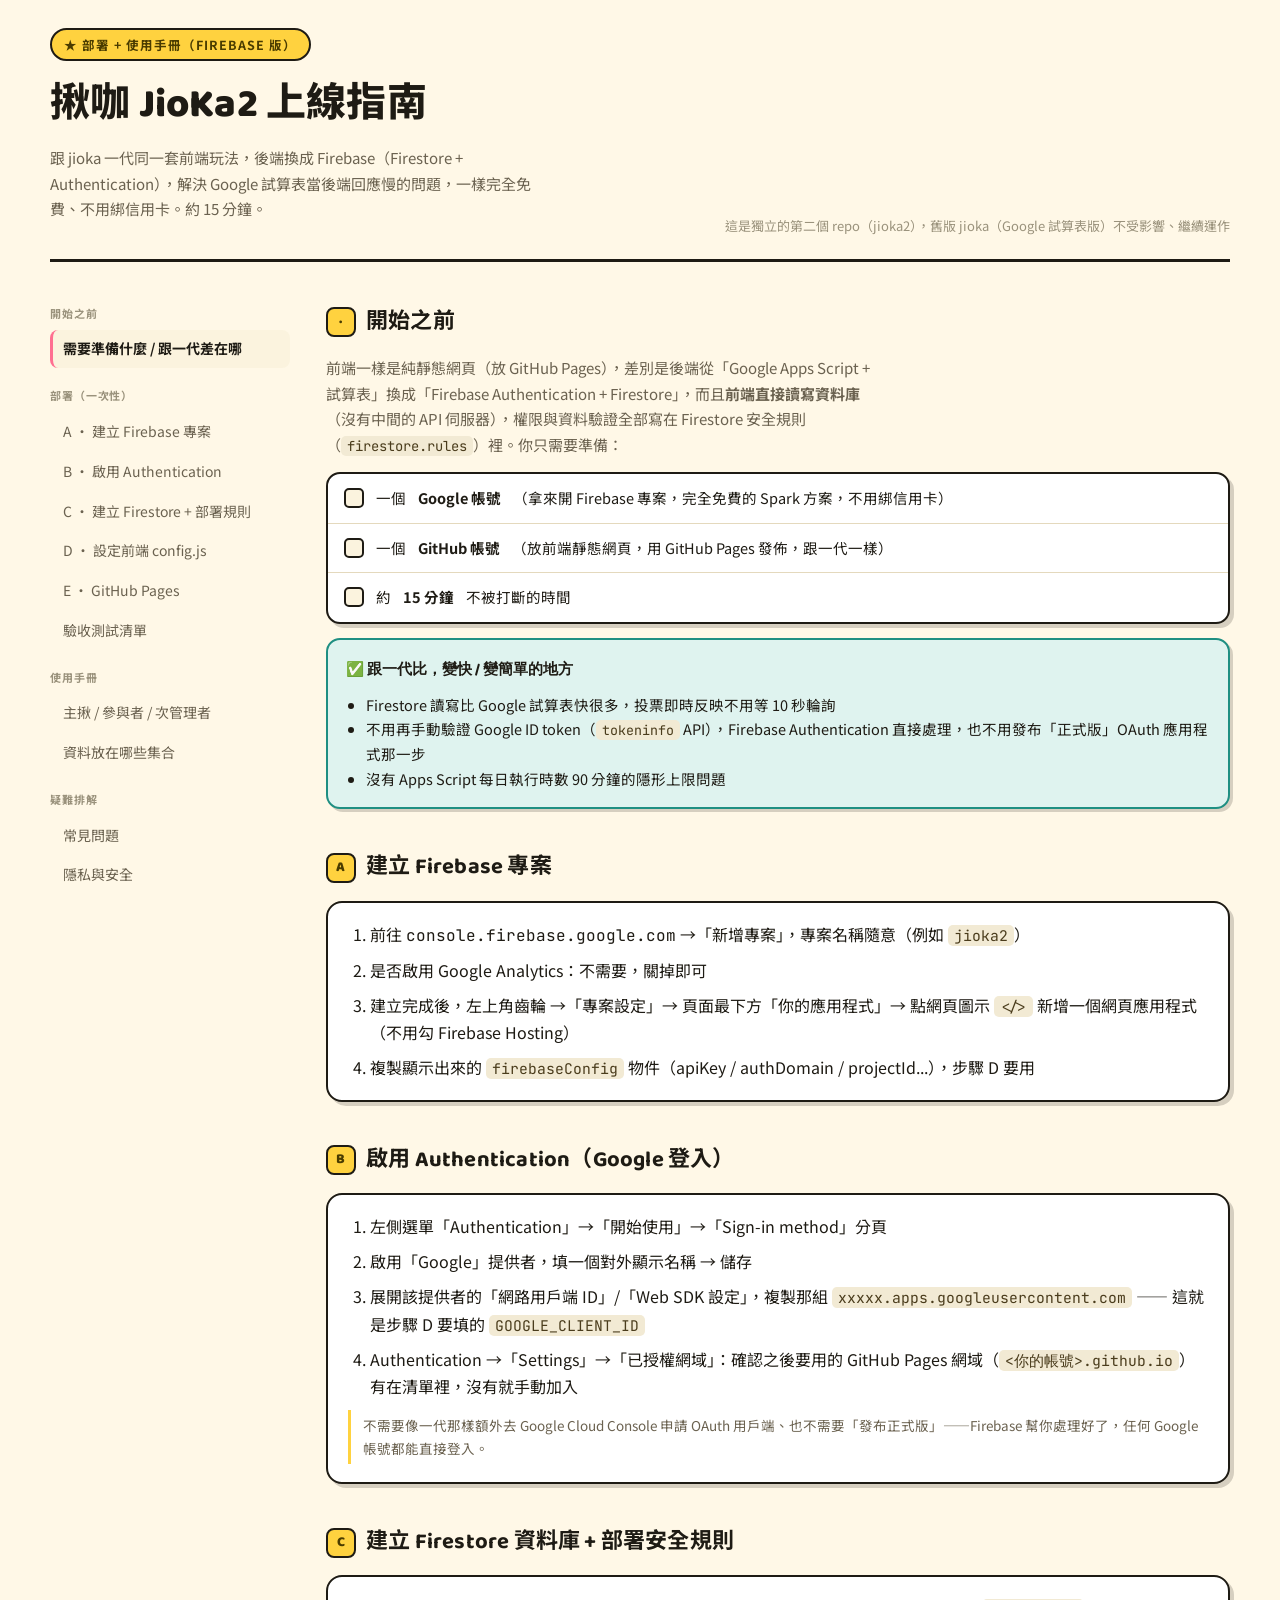
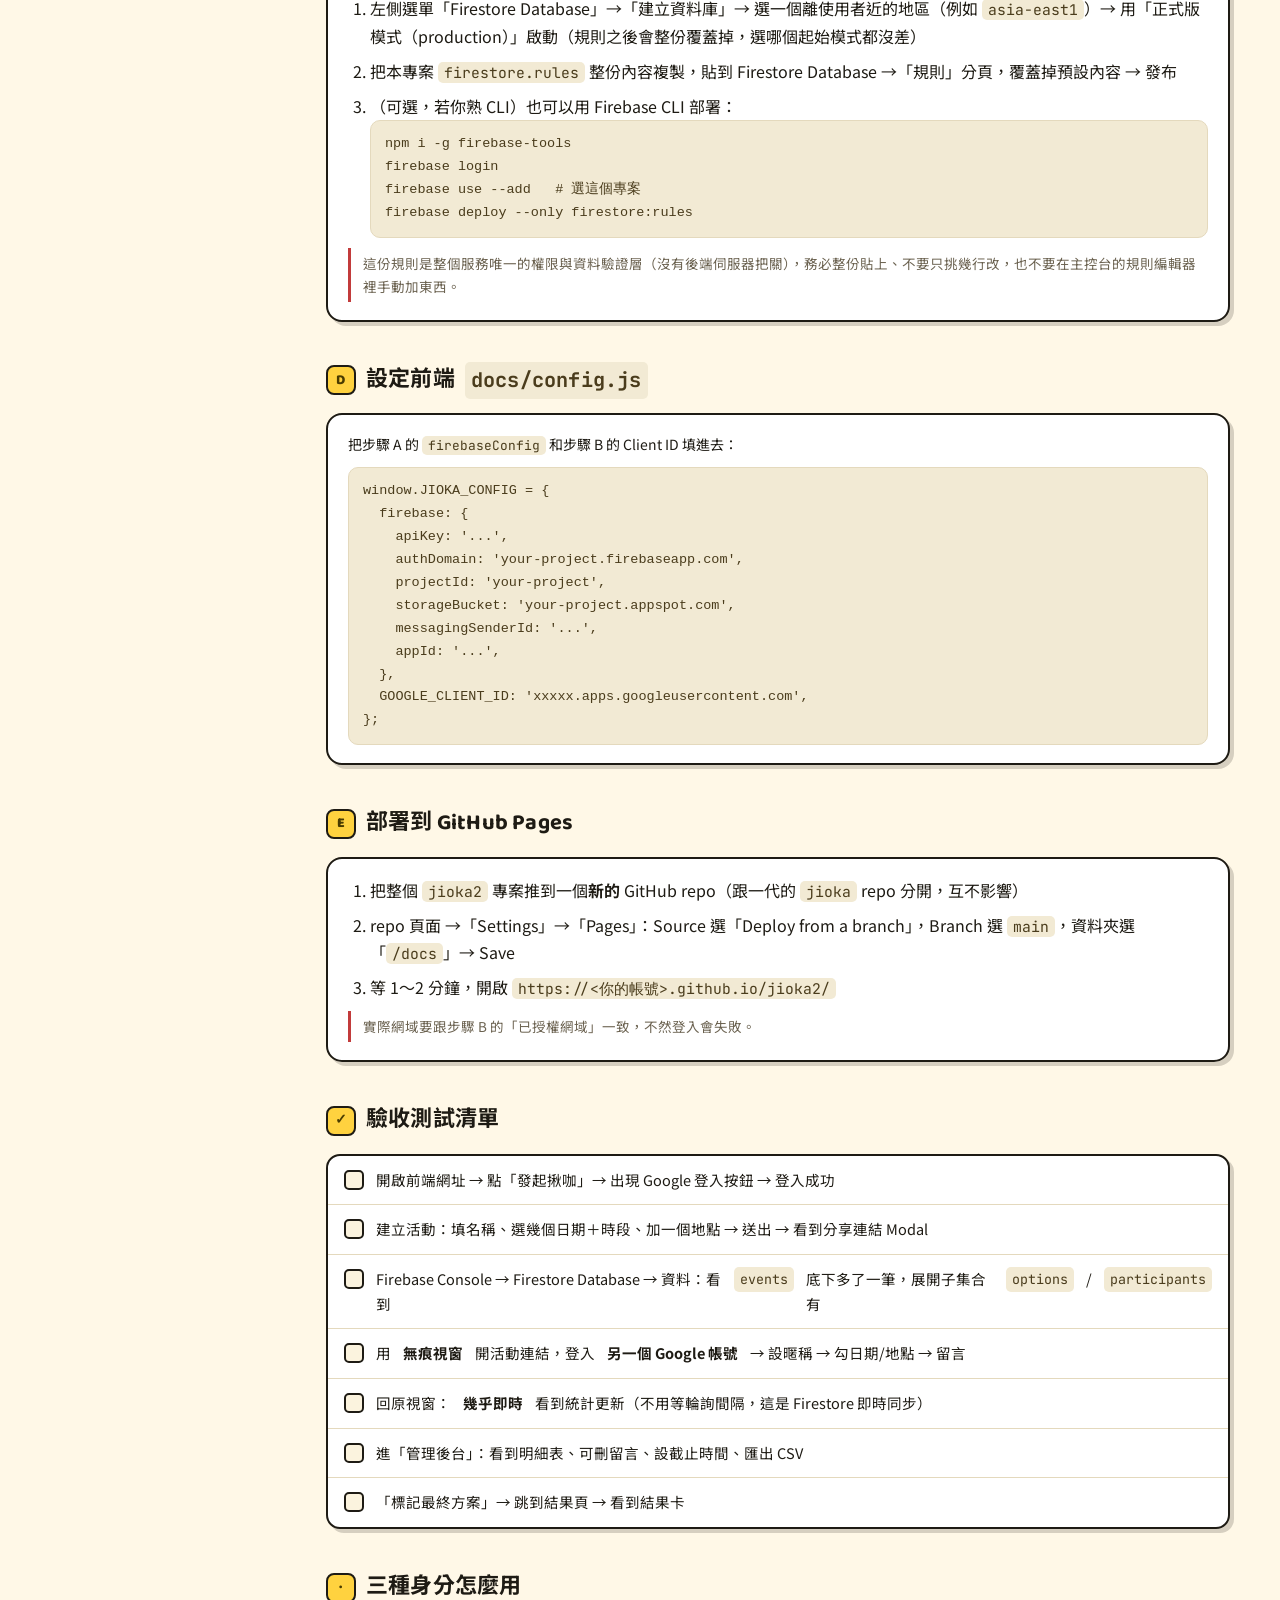
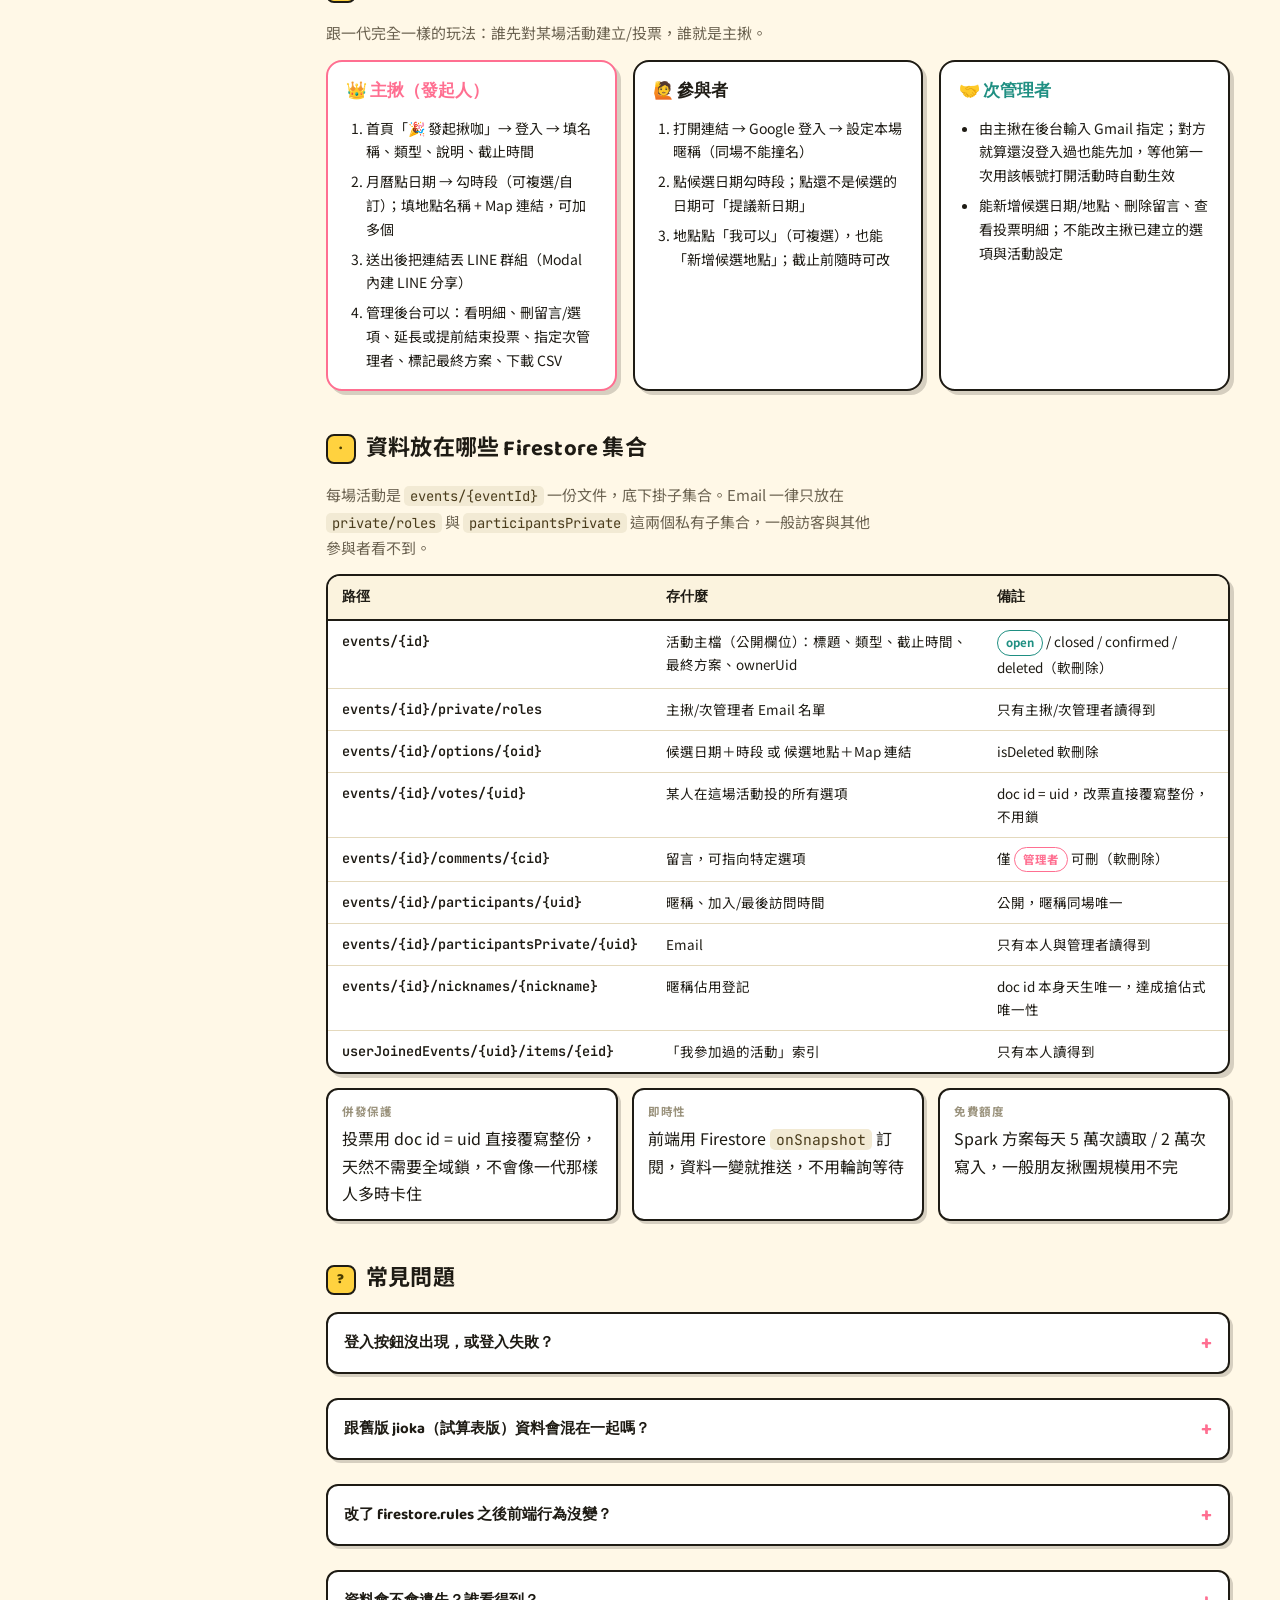
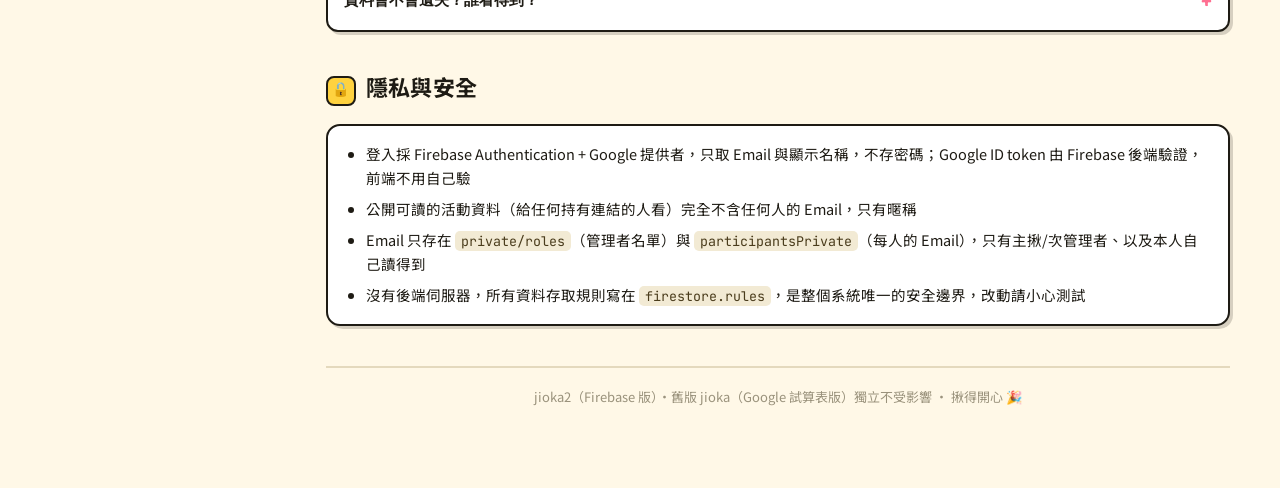
==== docs/guide.html @ 72221798 "Initial jioka2: Firebase (Firestore + Auth) backend, GitHub Pages frontend Same features and UI as t" ====
<!DOCTYPE html>
<html lang="zh-Hant">
<head>
<meta charset="UTF-8">
<meta name="viewport" content="width=device-width, initial-scale=1.0">
<title>揪咖 JioKa2 部署手冊（Firebase 版）</title>
<link rel="icon" href="data:image/svg+xml,<svg xmlns='http://www.w3.org/2000/svg' viewBox='0 0 100 100'><text y='0.9em' font-size='90'>🎉</text></svg>">
<style>
  @import url('https://fonts.googleapis.com/css2?family=Baloo+2:wght@500;600;700;800&family=Noto+Sans+TC:wght@400;500;700;900&family=JetBrains+Mono:wght@400;500;600&display=swap');

  :root {
    --bg: #FFF8E7; --surface: #FFFFFF; --surface-soft: #FBF3DE;
    --ink: #1E1B14; --ink-soft: #6b6250; --ink-faint: #9a927c;
    --border: #1E1B14; --border-soft: #e4d9bd;
    --yellow: #FFD23F; --yellow-ink: #4a3c00;
    --pink: #FF6F91; --mint: #1f8f82; --mint-bg: #dff3ef;
    --code-bg: #f2ead4; --code-ink: #4a3c1c;
    --shadow: rgba(30, 27, 20, 0.18);
    --danger: #c23b3b; --danger-bg: #fbe6e6;
  }
  @media (prefers-color-scheme: dark) {
    :root:not([data-theme="light"]) {
      --bg: #1a170f; --surface: #242019; --surface-soft: #2b2519;
      --ink: #f3ecd9; --ink-soft: #c6bda3; --ink-faint: #8d846c;
      --border: #f3ecd9; --border-soft: #3c3524;
      --yellow: #FFD23F; --yellow-ink: #2a2200;
      --pink: #ff8aa4; --mint: #5fd6c6; --mint-bg: #163531;
      --code-bg: #2c2718; --code-ink: #ecd9a8;
      --shadow: rgba(0, 0, 0, 0.45);
      --danger: #ff8a8a; --danger-bg: #3a1f1f;
    }
  }
  :root[data-theme="dark"] {
    --bg: #1a170f; --surface: #242019; --surface-soft: #2b2519;
    --ink: #f3ecd9; --ink-soft: #c6bda3; --ink-faint: #8d846c;
    --border: #f3ecd9; --border-soft: #3c3524;
    --yellow: #FFD23F; --yellow-ink: #2a2200;
    --pink: #ff8aa4; --mint: #5fd6c6; --mint-bg: #163531;
    --code-bg: #2c2718; --code-ink: #ecd9a8;
    --shadow: rgba(0, 0, 0, 0.45);
    --danger: #ff8a8a; --danger-bg: #3a1f1f;
  }

  * { box-sizing: border-box; }
  html { background: var(--bg); }
  body { background: var(--bg); color: var(--ink); font-family: 'Noto Sans TC', 'PingFang TC', sans-serif; line-height: 1.7; padding-inline: 20px; margin: 0; }
  a { color: inherit; }
  h1, h2, h3 { font-family: 'Baloo 2', 'Noto Sans TC', sans-serif; text-wrap: balance; letter-spacing: 0.2px; }
  code, .mono { font-family: 'JetBrains Mono', ui-monospace, monospace; }

  .shell { max-width: 1180px; margin: 0 auto; display: grid; grid-template-columns: 240px minmax(0, 1fr); gap: 36px; padding-block: 28px 80px; }
  @media (max-width: 860px) { .shell { grid-template-columns: 1fr; } }

  .masthead { grid-column: 1 / -1; display: flex; flex-wrap: wrap; align-items: flex-end; justify-content: space-between; gap: 16px; padding-bottom: 22px; border-bottom: 3px solid var(--border); margin-bottom: 6px; }
  .masthead .eyebrow { display: inline-flex; align-items: center; gap: 8px; font-size: 12.5px; font-weight: 700; letter-spacing: 0.08em; text-transform: uppercase; color: var(--yellow-ink); background: var(--yellow); border: 2px solid var(--border); border-radius: 999px; padding: 4px 12px; width: fit-content; margin-bottom: 10px; }
  .masthead h1 { font-size: clamp(28px, 4vw, 40px); font-weight: 800; margin: 0; }
  .masthead .tagline { color: var(--ink-soft); font-size: 15px; margin-top: 6px; max-width: 62ch; }
  .masthead .meta { text-align: right; font-size: 13px; color: var(--ink-faint); }
  .masthead .meta .mono { display: block; color: var(--ink-soft); margin-top: 2px; }

  nav.toc { align-self: start; position: sticky; top: 20px; display: flex; flex-direction: column; gap: 2px; font-size: 14px; }
  nav.toc .group-label { font-size: 11px; font-weight: 700; letter-spacing: 0.08em; text-transform: uppercase; color: var(--ink-faint); margin: 16px 0 6px; }
  nav.toc .group-label:first-child { margin-top: 0; }
  nav.toc a { text-decoration: none; color: var(--ink-soft); padding: 7px 10px; border-radius: 8px; border-left: 3px solid transparent; }
  nav.toc a:hover { background: var(--surface-soft); color: var(--ink); }
  nav.toc a.current { color: var(--ink); font-weight: 700; border-left-color: var(--pink); background: var(--surface-soft); }

  main { min-width: 0; display: flex; flex-direction: column; gap: 40px; }

  .callout { border: 2px solid var(--border); background: var(--surface); border-radius: 14px; padding: 16px 18px; box-shadow: 3px 3px 0 var(--shadow); font-size: 14.5px; }
  .callout.note { background: var(--mint-bg); border-color: var(--mint); }
  .callout strong.tag { display: inline-block; font-family: 'Baloo 2', sans-serif; font-weight: 700; margin-bottom: 4px; }

  section { scroll-margin-top: 18px; display: flex; flex-direction: column; gap: 14px; }
  section > h2 { font-size: 22px; display: flex; align-items: center; gap: 10px; margin: 0; }
  section > h2 .num { font-family: 'Baloo 2', sans-serif; font-weight: 800; font-size: 14px; color: var(--yellow-ink); background: var(--yellow); border: 2px solid var(--border); border-radius: 8px; min-width: 30px; height: 30px; display: inline-flex; align-items: center; justify-content: center; }
  section > p.lead { color: var(--ink-soft); margin: 0; max-width: 68ch; font-size: 15px; }

  .step { border: 2px solid var(--border); background: var(--surface); border-radius: 16px; padding: 18px 20px; box-shadow: 4px 4px 0 var(--shadow); display: flex; flex-direction: column; gap: 10px; }
  .step h3 { margin: 0; font-size: 17px; display: flex; align-items: baseline; gap: 8px; }
  .step h3 .letter { color: var(--pink); font-family: 'Baloo 2', sans-serif; font-weight: 800; }
  .step ol, .step ul { margin: 0; padding-left: 22px; display: flex; flex-direction: column; gap: 8px; }
  .step ol { list-style: decimal; }
  .step .sub { padding-left: 18px; display: flex; flex-direction: column; gap: 6px; font-size: 14px; color: var(--ink-soft); }

  code.inline, .kv code { background: var(--code-bg); color: var(--code-ink); padding: 1px 6px; border-radius: 5px; font-size: 0.92em; }
  pre { background: var(--code-bg); color: var(--code-ink); border: 1px solid var(--border-soft); border-radius: 10px; padding: 12px 14px; overflow-x: auto; font-size: 13.5px; margin: 0; }

  .field-note { border-left: 3px solid var(--yellow); padding: 4px 0 4px 12px; font-size: 13.5px; color: var(--ink-soft); }
  .field-note.warn { border-left-color: var(--danger); }

  .checklist { display: flex; flex-direction: column; gap: 0; border: 2px solid var(--border); border-radius: 14px; overflow: hidden; background: var(--surface); box-shadow: 4px 4px 0 var(--shadow); }
  .checklist .item { display: flex; align-items: flex-start; gap: 12px; padding: 12px 16px; border-bottom: 1px solid var(--border-soft); font-size: 14.5px; }
  .checklist .item:last-child { border-bottom: none; }
  .checklist .box { flex: none; width: 20px; height: 20px; margin-top: 2px; border: 2px solid var(--border); border-radius: 5px; background: var(--surface-soft); }

  .roles { display: grid; grid-template-columns: repeat(auto-fit, minmax(260px, 1fr)); gap: 16px; }
  .role-card { border: 2px solid var(--border); border-radius: 16px; padding: 16px 18px; background: var(--surface); box-shadow: 4px 4px 0 var(--shadow); display: flex; flex-direction: column; gap: 10px; }
  .role-card .role-title { font-family: 'Baloo 2', sans-serif; font-weight: 700; font-size: 17px; display: flex; align-items: center; gap: 8px; }
  .role-card ol, .role-card ul { margin: 0; padding-left: 20px; font-size: 14px; display: flex; flex-direction: column; gap: 6px; }
  .role-card.owner { border-color: var(--pink); }
  .role-card.owner .role-title { color: var(--pink); }
  .role-card.coadmin .role-title { color: var(--mint); }

  .table-wrap { overflow-x: auto; border: 2px solid var(--border); border-radius: 14px; background: var(--surface); box-shadow: 4px 4px 0 var(--shadow); }
  table { border-collapse: collapse; width: 100%; font-size: 13.5px; min-width: 560px; }
  thead th { text-align: left; font-family: 'Baloo 2', sans-serif; font-weight: 700; background: var(--surface-soft); padding: 10px 14px; border-bottom: 2px solid var(--border); white-space: nowrap; }
  tbody td { padding: 9px 14px; border-bottom: 1px solid var(--border-soft); vertical-align: top; }
  tbody tr:last-child td { border-bottom: none; }
  tbody td:first-child { font-family: 'JetBrains Mono', monospace; font-weight: 600; white-space: nowrap; }
  .pill { display: inline-block; font-size: 11.5px; font-weight: 700; padding: 2px 8px; border-radius: 999px; border: 1.5px solid currentColor; }
  .pill.open { color: var(--mint); }
  .pill.owner { color: var(--pink); }

  details { border: 2px solid var(--border); border-radius: 12px; background: var(--surface); padding: 12px 16px; box-shadow: 3px 3px 0 var(--shadow); }
  details + details { margin-top: 10px; }
  details summary { cursor: pointer; font-weight: 700; font-family: 'Baloo 2', sans-serif; font-size: 15px; list-style: none; display: flex; align-items: center; justify-content: space-between; gap: 10px; }
  details summary::-webkit-details-marker { display: none; }
  details summary::after { content: '+'; font-size: 20px; color: var(--pink); flex: none; }
  details[open] summary::after { content: '–'; }
  details p { margin: 10px 0 0; font-size: 14px; color: var(--ink-soft); }

  .kv-grid { display: grid; grid-template-columns: repeat(auto-fit, minmax(220px,1fr)); gap: 14px; }
  .kv { border: 2px solid var(--border); border-radius: 12px; padding: 12px 14px; background: var(--surface); box-shadow: 3px 3px 0 var(--shadow); }
  .kv .k { font-size: 11.5px; text-transform: uppercase; letter-spacing: .06em; color: var(--ink-faint); font-weight: 700; margin-bottom: 4px; }

  footer.page-foot { grid-column: 1 / -1; border-top: 2px solid var(--border-soft); padding-top: 18px; font-size: 13px; color: var(--ink-faint); text-align: center; }

  @media (prefers-reduced-motion: no-preference) {
    section { animation: rise .5s ease both; }
    @keyframes rise { from { opacity: 0; transform: translateY(6px);} to { opacity:1; transform:none; } }
  }
</style>
</head>
<body>
<div class="shell">
  <div class="masthead">
    <div>
      <span class="eyebrow">★ 部署 + 使用手冊（Firebase 版）</span>
      <h1>揪咖 JioKa2 上線指南</h1>
      <p class="tagline">跟 jioka 一代同一套前端玩法，後端換成 Firebase（Firestore + Authentication），解決 Google 試算表當後端回應慢的問題，一樣完全免費、不用綁信用卡。約 15 分鐘。</p>
    </div>
    <div class="meta">
      這是獨立的第二個 repo（jioka2），舊版 jioka（Google 試算表版）不受影響、繼續運作
    </div>
  </div>

  <nav class="toc" aria-label="目錄">
    <span class="group-label">開始之前</span>
    <a href="#before" data-nav>需要準備什麼 / 跟一代差在哪</a>
    <span class="group-label">部署（一次性）</span>
    <a href="#step-a" data-nav>A · 建立 Firebase 專案</a>
    <a href="#step-b" data-nav>B · 啟用 Authentication</a>
    <a href="#step-c" data-nav>C · 建立 Firestore + 部署規則</a>
    <a href="#step-d" data-nav>D · 設定前端 config.js</a>
    <a href="#step-e" data-nav>E · GitHub Pages</a>
    <a href="#verify" data-nav>驗收測試清單</a>
    <span class="group-label">使用手冊</span>
    <a href="#roles" data-nav>主揪 / 參與者 / 次管理者</a>
    <a href="#data-model" data-nav>資料放在哪些集合</a>
    <span class="group-label">疑難排解</span>
    <a href="#faq" data-nav>常見問題</a>
    <a href="#privacy" data-nav>隱私與安全</a>
  </nav>

  <main>
    <section id="before">
      <h2><span class="num">·</span>開始之前</h2>
      <p class="lead">前端一樣是純靜態網頁（放 GitHub Pages），差別是後端從「Google Apps Script + 試算表」換成「Firebase Authentication + Firestore」，而且<strong>前端直接讀寫資料庫</strong>（沒有中間的 API 伺服器），權限與資料驗證全部寫在 Firestore 安全規則（<code class="inline">firestore.rules</code>）裡。你只需要準備：</p>
      <div class="checklist">
        <div class="item"><span class="box"></span>一個 <strong>Google 帳號</strong>（拿來開 Firebase 專案，完全免費的 Spark 方案，不用綁信用卡）</div>
        <div class="item"><span class="box"></span>一個 <strong>GitHub 帳號</strong>（放前端靜態網頁，用 GitHub Pages 發佈，跟一代一樣）</div>
        <div class="item"><span class="box"></span>約 <strong>15 分鐘</strong>不被打斷的時間</div>
      </div>
      <div class="callout note">
        <strong class="tag">✅ 跟一代比，變快 / 變簡單的地方</strong>
        <ul style="margin:6px 0 0;padding-left:20px">
          <li>Firestore 讀寫比 Google 試算表快很多，投票即時反映不用等 10 秒輪詢</li>
          <li>不用再手動驗證 Google ID token（<code class="inline">tokeninfo</code> API），Firebase Authentication 直接處理，也不用發布「正式版」OAuth 應用程式那一步</li>
          <li>沒有 Apps Script 每日執行時數 90 分鐘的隱形上限問題</li>
        </ul>
      </div>
    </section>

    <section id="step-a">
      <h2><span class="num">A</span>建立 Firebase 專案</h2>
      <div class="step">
        <ol>
          <li>前往 <span class="mono">console.firebase.google.com</span> →「新增專案」，專案名稱隨意（例如 <code class="inline">jioka2</code>）</li>
          <li>是否啟用 Google Analytics：不需要，關掉即可</li>
          <li>建立完成後，左上角齒輪 →「專案設定」→ 頁面最下方「你的應用程式」→ 點網頁圖示 <code class="inline">&lt;/&gt;</code> 新增一個網頁應用程式（不用勾 Firebase Hosting）</li>
          <li>複製顯示出來的 <code class="inline">firebaseConfig</code> 物件（apiKey / authDomain / projectId...），步驟 D 要用</li>
        </ol>
      </div>
    </section>

    <section id="step-b">
      <h2><span class="num">B</span>啟用 Authentication（Google 登入）</h2>
      <div class="step">
        <ol>
          <li>左側選單「Authentication」→「開始使用」→「Sign-in method」分頁</li>
          <li>啟用「Google」提供者，填一個對外顯示名稱 → 儲存</li>
          <li>展開該提供者的「網路用戶端 ID」/「Web SDK 設定」，複製那組 <code class="inline">xxxxx.apps.googleusercontent.com</code> —— 這就是步驟 D 要填的 <code class="inline">GOOGLE_CLIENT_ID</code></li>
          <li>Authentication →「Settings」→「已授權網域」：確認之後要用的 GitHub Pages 網域（<code class="inline">&lt;你的帳號&gt;.github.io</code>）有在清單裡，沒有就手動加入</li>
        </ol>
        <div class="field-note">不需要像一代那樣額外去 Google Cloud Console 申請 OAuth 用戶端、也不需要「發布正式版」——Firebase 幫你處理好了，任何 Google 帳號都能直接登入。</div>
      </div>
    </section>

    <section id="step-c">
      <h2><span class="num">C</span>建立 Firestore 資料庫 + 部署安全規則</h2>
      <div class="step">
        <ol>
          <li>左側選單「Firestore Database」→「建立資料庫」→ 選一個離使用者近的地區（例如 <code class="inline">asia-east1</code>）→ 用「正式版模式（production）」啟動（規則之後會整份覆蓋掉，選哪個起始模式都沒差）</li>
          <li>把本專案 <code class="inline">firestore.rules</code> 整份內容複製，貼到 Firestore Database →「規則」分頁，覆蓋掉預設內容 → 發布</li>
          <li>（可選，若你熟 CLI）也可以用 Firebase CLI 部署：
            <pre>npm i -g firebase-tools
firebase login
firebase use --add   # 選這個專案
firebase deploy --only firestore:rules</pre>
          </li>
        </ol>
        <div class="field-note warn">這份規則是整個服務唯一的權限與資料驗證層（沒有後端伺服器把關），務必整份貼上、不要只挑幾行改，也不要在主控台的規則編輯器裡手動加東西。</div>
      </div>
    </section>

    <section id="step-d">
      <h2><span class="num">D</span>設定前端 <code class="inline">docs/config.js</code></h2>
      <div class="step">
        <p style="margin:0;font-size:14px">把步驟 A 的 <code class="inline">firebaseConfig</code> 和步驟 B 的 Client ID 填進去：</p>
        <pre>window.JIOKA_CONFIG = {
  firebase: {
    apiKey: '...',
    authDomain: 'your-project.firebaseapp.com',
    projectId: 'your-project',
    storageBucket: 'your-project.appspot.com',
    messagingSenderId: '...',
    appId: '...',
  },
  GOOGLE_CLIENT_ID: 'xxxxx.apps.googleusercontent.com',
};</pre>
      </div>
    </section>

    <section id="step-e">
      <h2><span class="num">E</span>部署到 GitHub Pages</h2>
      <div class="step">
        <ol>
          <li>把整個 <code class="inline">jioka2</code> 專案推到一個<strong>新的</strong> GitHub repo（跟一代的 <code class="inline">jioka</code> repo 分開，互不影響）</li>
          <li>repo 頁面 →「Settings」→「Pages」：Source 選「Deploy from a branch」，Branch 選 <code class="inline">main</code>，資料夾選「<code class="inline">/docs</code>」→ Save</li>
          <li>等 1～2 分鐘，開啟 <code class="inline">https://&lt;你的帳號&gt;.github.io/jioka2/</code></li>
        </ol>
        <div class="field-note warn">實際網域要跟步驟 B 的「已授權網域」一致，不然登入會失敗。</div>
      </div>
    </section>

    <section id="verify">
      <h2><span class="num">✓</span>驗收測試清單</h2>
      <div class="checklist">
        <div class="item"><span class="box"></span>開啟前端網址 → 點「發起揪咖」→ 出現 Google 登入按鈕 → 登入成功</div>
        <div class="item"><span class="box"></span>建立活動：填名稱、選幾個日期＋時段、加一個地點 → 送出 → 看到分享連結 Modal</div>
        <div class="item"><span class="box"></span>Firebase Console → Firestore Database → 資料：看到 <code class="inline">events</code> 底下多了一筆，展開子集合有 <code class="inline">options</code> / <code class="inline">participants</code></div>
        <div class="item"><span class="box"></span>用<strong>無痕視窗</strong>開活動連結，登入<strong>另一個 Google 帳號</strong> → 設暱稱 → 勾日期/地點 → 留言</div>
        <div class="item"><span class="box"></span>回原視窗：<strong>幾乎即時</strong>看到統計更新（不用等輪詢間隔，這是 Firestore 即時同步）</div>
        <div class="item"><span class="box"></span>進「管理後台」：看到明細表、可刪留言、設截止時間、匯出 CSV</div>
        <div class="item"><span class="box"></span>「標記最終方案」→ 跳到結果頁 → 看到結果卡</div>
      </div>
    </section>

    <section id="roles">
      <h2><span class="num">·</span>三種身分怎麼用</h2>
      <p class="lead">跟一代完全一樣的玩法：誰先對某場活動建立/投票，誰就是主揪。</p>
      <div class="roles">
        <div class="role-card owner">
          <div class="role-title">👑 主揪（發起人）</div>
          <ol>
            <li>首頁「🎉 發起揪咖」→ 登入 → 填名稱、類型、說明、截止時間</li>
            <li>月曆點日期 → 勾時段（可複選/自訂）；填地點名稱 + Map 連結，可加多個</li>
            <li>送出後把連結丟 LINE 群組（Modal 內建 LINE 分享）</li>
            <li>管理後台可以：看明細、刪留言/選項、延長或提前結束投票、指定次管理者、標記最終方案、下載 CSV</li>
          </ol>
        </div>
        <div class="role-card">
          <div class="role-title">🙋 參與者</div>
          <ol>
            <li>打開連結 → Google 登入 → 設定本場暱稱（同場不能撞名）</li>
            <li>點候選日期勾時段；點還不是候選的日期可「提議新日期」</li>
            <li>地點點「我可以」（可複選），也能「新增候選地點」；截止前隨時可改</li>
          </ol>
        </div>
        <div class="role-card coadmin">
          <div class="role-title">🤝 次管理者</div>
          <ul>
            <li>由主揪在後台輸入 Gmail 指定；對方就算還沒登入過也能先加，等他第一次用該帳號打開活動時自動生效</li>
            <li>能新增候選日期/地點、刪除留言、查看投票明細；不能改主揪已建立的選項與活動設定</li>
          </ul>
        </div>
      </div>
    </section>

    <section id="data-model">
      <h2><span class="num">·</span>資料放在哪些 Firestore 集合</h2>
      <p class="lead">每場活動是 <code class="inline">events/{eventId}</code> 一份文件，底下掛子集合。Email 一律只放在 <code class="inline">private/roles</code> 與 <code class="inline">participantsPrivate</code> 這兩個私有子集合，一般訪客與其他參與者看不到。</p>
      <div class="table-wrap">
        <table>
          <thead><tr><th>路徑</th><th>存什麼</th><th>備註</th></tr></thead>
          <tbody>
            <tr><td>events/{id}</td><td>活動主檔（公開欄位）：標題、類型、截止時間、最終方案、ownerUid</td><td><span class="pill open">open</span> / closed / confirmed / deleted（軟刪除）</td></tr>
            <tr><td>events/{id}/private/roles</td><td>主揪/次管理者 Email 名單</td><td>只有主揪/次管理者讀得到</td></tr>
            <tr><td>events/{id}/options/{oid}</td><td>候選日期＋時段 或 候選地點＋Map 連結</td><td>isDeleted 軟刪除</td></tr>
            <tr><td>events/{id}/votes/{uid}</td><td>某人在這場活動投的所有選項</td><td>doc id = uid，改票直接覆寫整份，不用鎖</td></tr>
            <tr><td>events/{id}/comments/{cid}</td><td>留言，可指向特定選項</td><td>僅 <span class="pill owner">管理者</span> 可刪（軟刪除）</td></tr>
            <tr><td>events/{id}/participants/{uid}</td><td>暱稱、加入/最後訪問時間</td><td>公開，暱稱同場唯一</td></tr>
            <tr><td>events/{id}/participantsPrivate/{uid}</td><td>Email</td><td>只有本人與管理者讀得到</td></tr>
            <tr><td>events/{id}/nicknames/{nickname}</td><td>暱稱佔用登記</td><td>doc id 本身天生唯一，達成搶佔式唯一性</td></tr>
            <tr><td>userJoinedEvents/{uid}/items/{eid}</td><td>「我參加過的活動」索引</td><td>只有本人讀得到</td></tr>
          </tbody>
        </table>
      </div>
      <div class="kv-grid">
        <div class="kv"><div class="k">併發保護</div>投票用 doc id = uid 直接覆寫整份，天然不需要全域鎖，不會像一代那樣人多時卡住</div>
        <div class="kv"><div class="k">即時性</div>前端用 Firestore <code class="inline">onSnapshot</code> 訂閱，資料一變就推送，不用輪詢等待</div>
        <div class="kv"><div class="k">免費額度</div>Spark 方案每天 5 萬次讀取 / 2 萬次寫入，一般朋友揪團規模用不完</div>
      </div>
    </section>

    <section id="faq">
      <h2><span class="num">?</span>常見問題</h2>
      <details>
        <summary>登入按鈕沒出現，或登入失敗？</summary>
        <p>檢查 Firebase Authentication →「Settings」→「已授權網域」是否包含你實際開啟的網域。<code class="inline">config.js</code> 裡的 <code class="inline">GOOGLE_CLIENT_ID</code> 要跟 Authentication → Sign-in method → Google 那組一致。</p>
      </details>
      <details>
        <summary>跟舊版 jioka（試算表版）資料會混在一起嗎？</summary>
        <p>不會。這是完全獨立的 Firebase 專案、獨立的 GitHub repo，兩邊資料庫互不相通，舊版連結一樣可以繼續用。</p>
      </details>
      <details>
        <summary>改了 firestore.rules 之後前端行為沒變？</summary>
        <p>規則要重新「發布」（主控台的規則分頁）或重新 <code class="inline">firebase deploy --only firestore:rules</code> 才會生效，不是存檔就自動套用。</p>
      </details>
      <details>
        <summary>資料會不會遺失？誰看得到？</summary>
        <p>所有資料存在你的 Firebase 專案 Firestore 裡，權限完全由 <code class="inline">firestore.rules</code> 把關（沒有後端伺服器）。刪除活動/選項/留言都是軟刪除，要復原可以在 Firebase Console 手動改欄位。</p>
      </details>
    </section>

    <section id="privacy">
      <h2><span class="num">🔒</span>隱私與安全</h2>
      <div class="callout">
        <ul style="margin:0;padding-left:20px;display:flex;flex-direction:column;gap:6px;font-size:14.5px">
          <li>登入採 Firebase Authentication + Google 提供者，只取 Email 與顯示名稱，不存密碼；Google ID token 由 Firebase 後端驗證，前端不用自己驗</li>
          <li>公開可讀的活動資料（給任何持有連結的人看）完全不含任何人的 Email，只有暱稱</li>
          <li>Email 只存在 <code class="inline">private/roles</code>（管理者名單）與 <code class="inline">participantsPrivate</code>（每人的 Email），只有主揪/次管理者、以及本人自己讀得到</li>
          <li>沒有後端伺服器，所有資料存取規則寫在 <code class="inline">firestore.rules</code>，是整個系統唯一的安全邊界，改動請小心測試</li>
        </ul>
      </div>
    </section>

    <footer class="page-foot">jioka2（Firebase 版）・舊版 jioka（Google 試算表版）獨立不受影響 ・ 揪得開心 🎉</footer>
  </main>
</div>

<script>
  (function () {
    var links = Array.prototype.slice.call(document.querySelectorAll('nav.toc a[data-nav]'));
    var targets = links.map(function (a) { return document.querySelector(a.getAttribute('href')); }).filter(Boolean);
    function onScroll() {
      var y = window.scrollY + 120;
      var current = targets[0];
      targets.forEach(function (t) { if (t.offsetTop <= y) current = t; });
      links.forEach(function (a) {
        a.classList.toggle('current', a.getAttribute('href') === '#' + current.id);
      });
    }
    document.addEventListener('scroll', onScroll, { passive: true });
    onScroll();
  })();
</script>
</body>
</html>
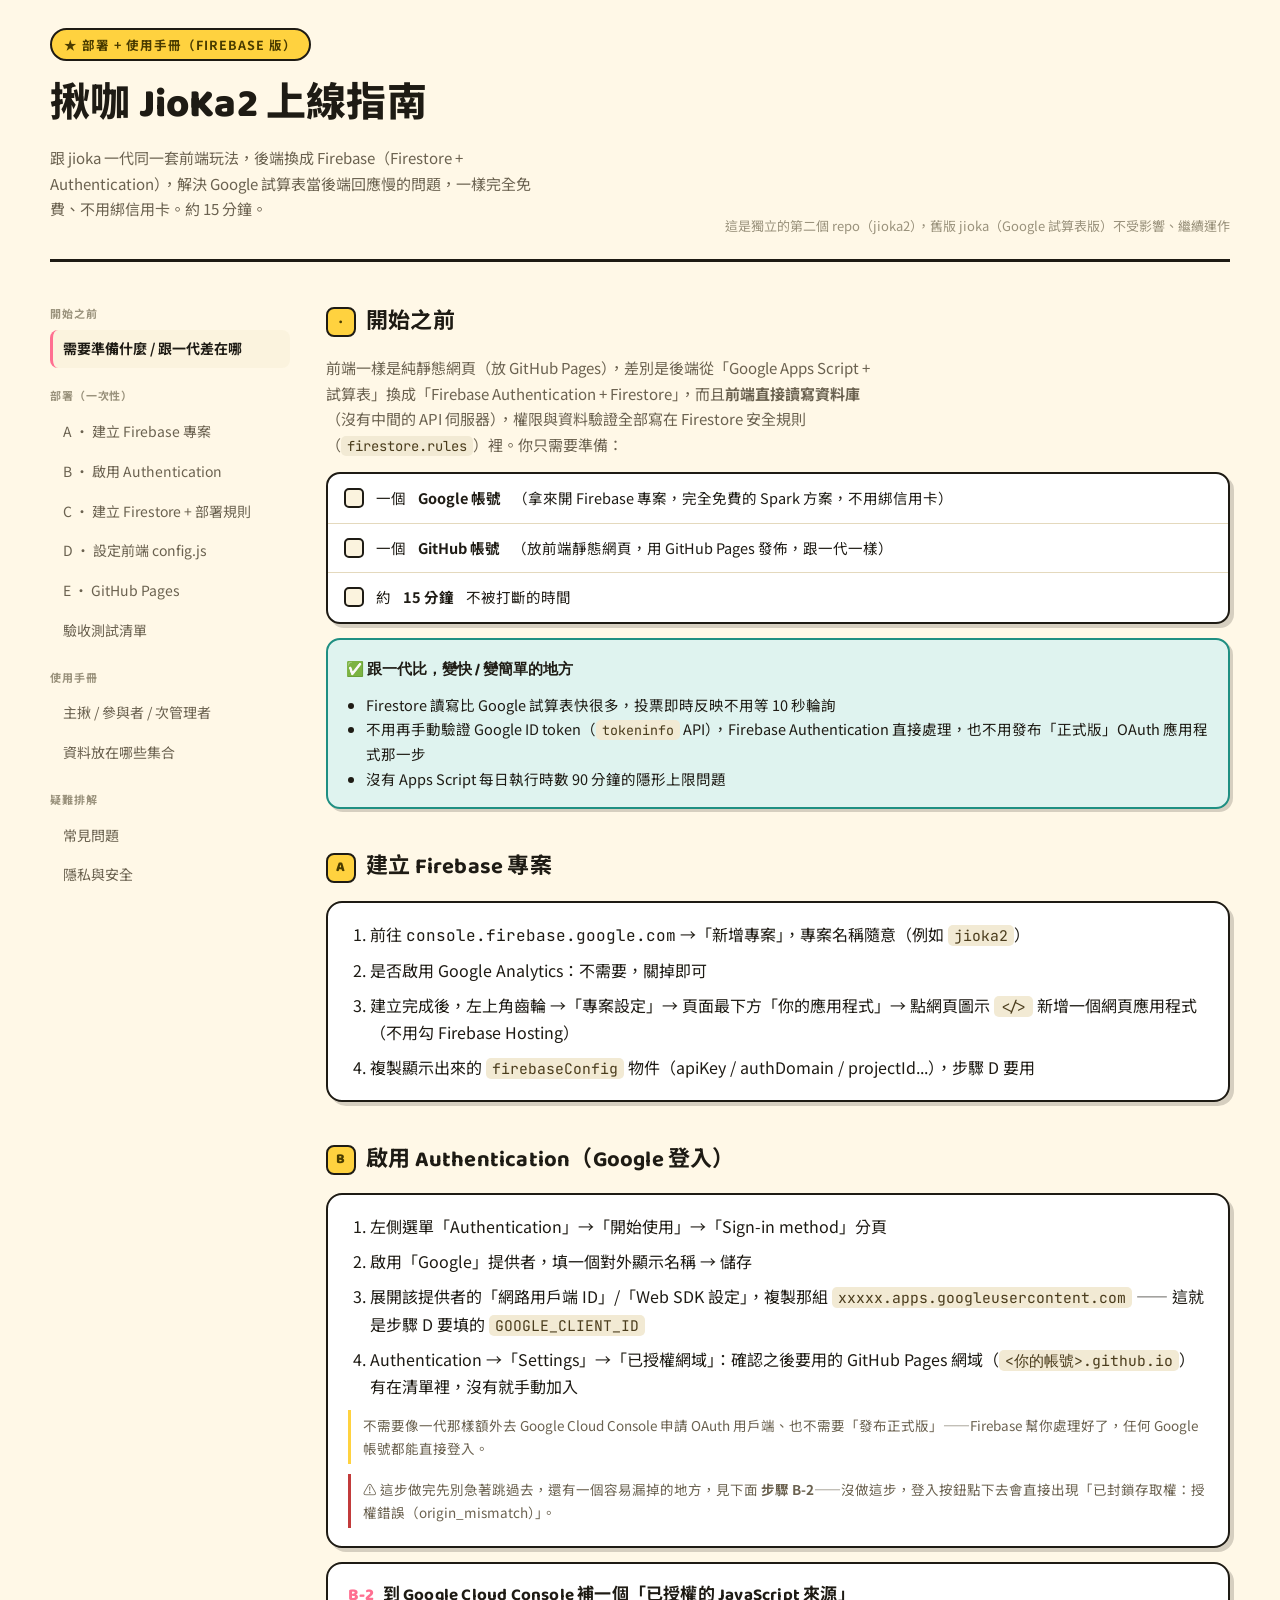
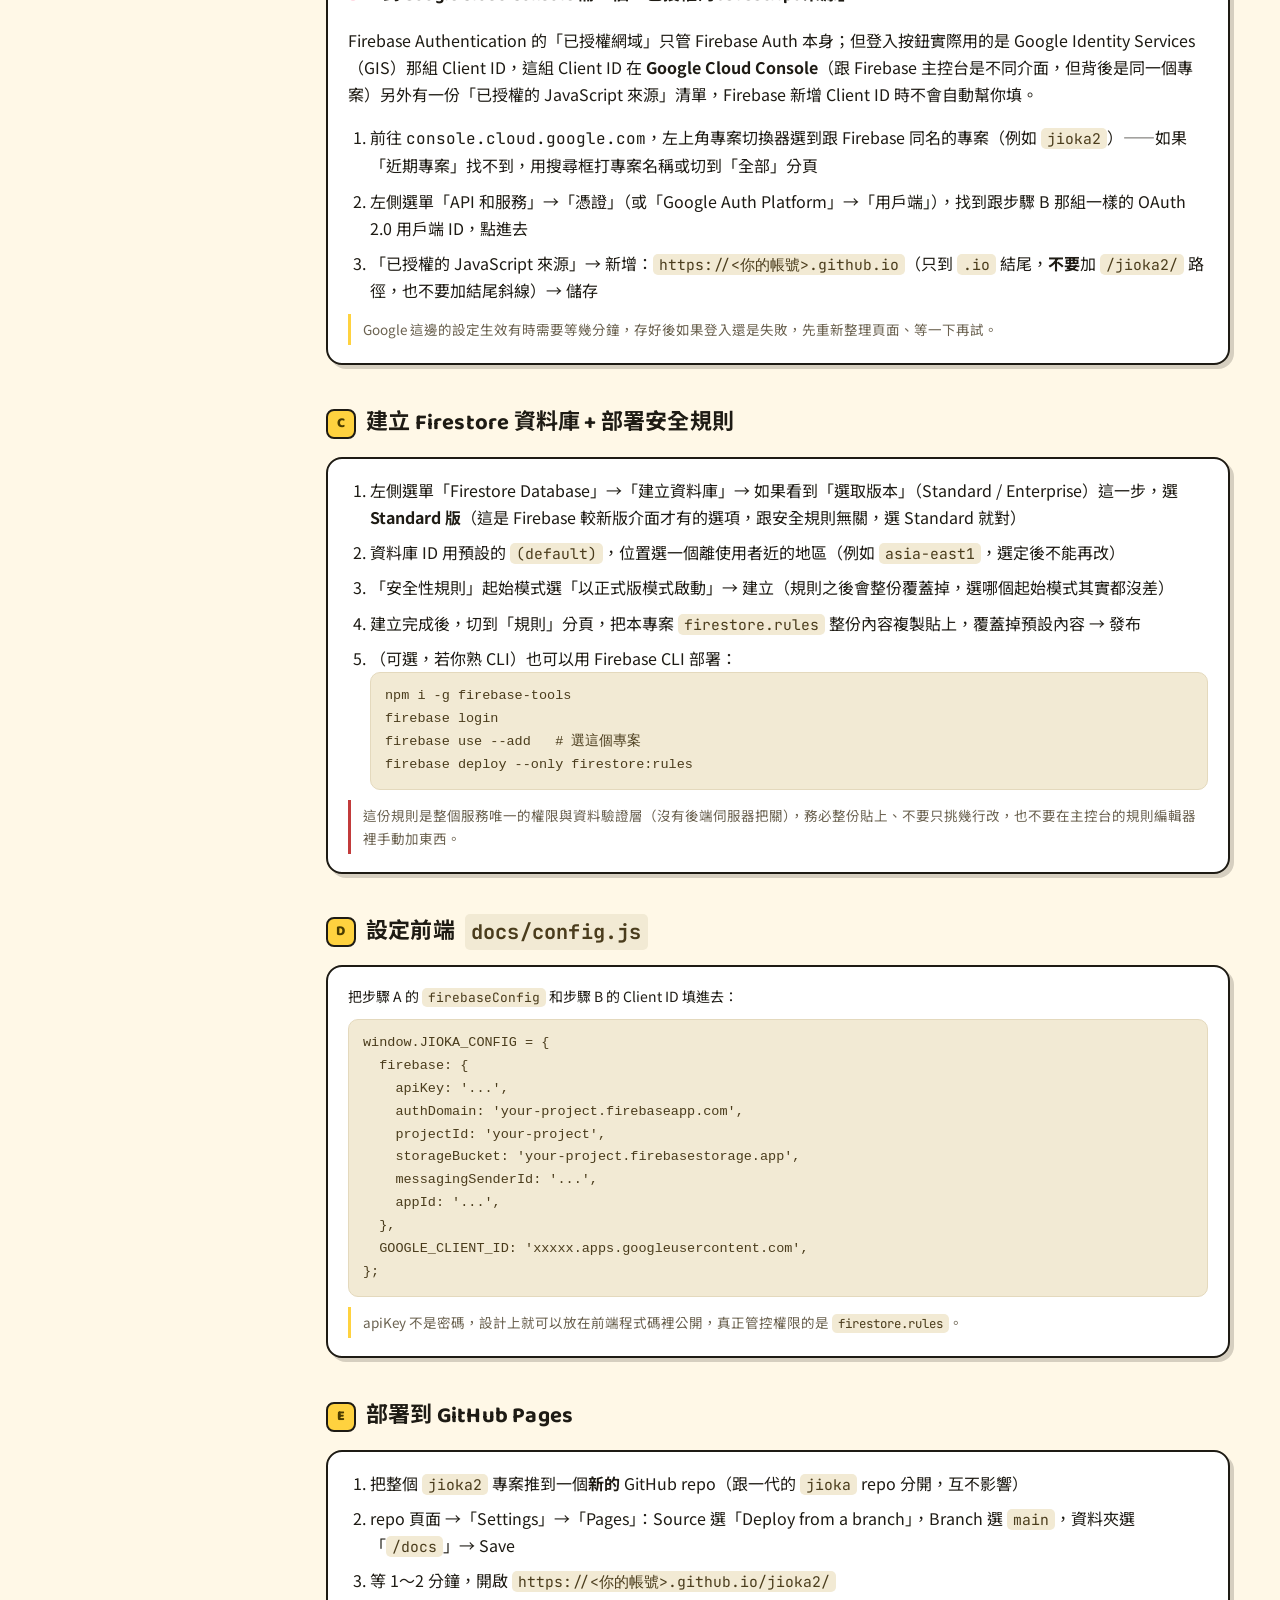
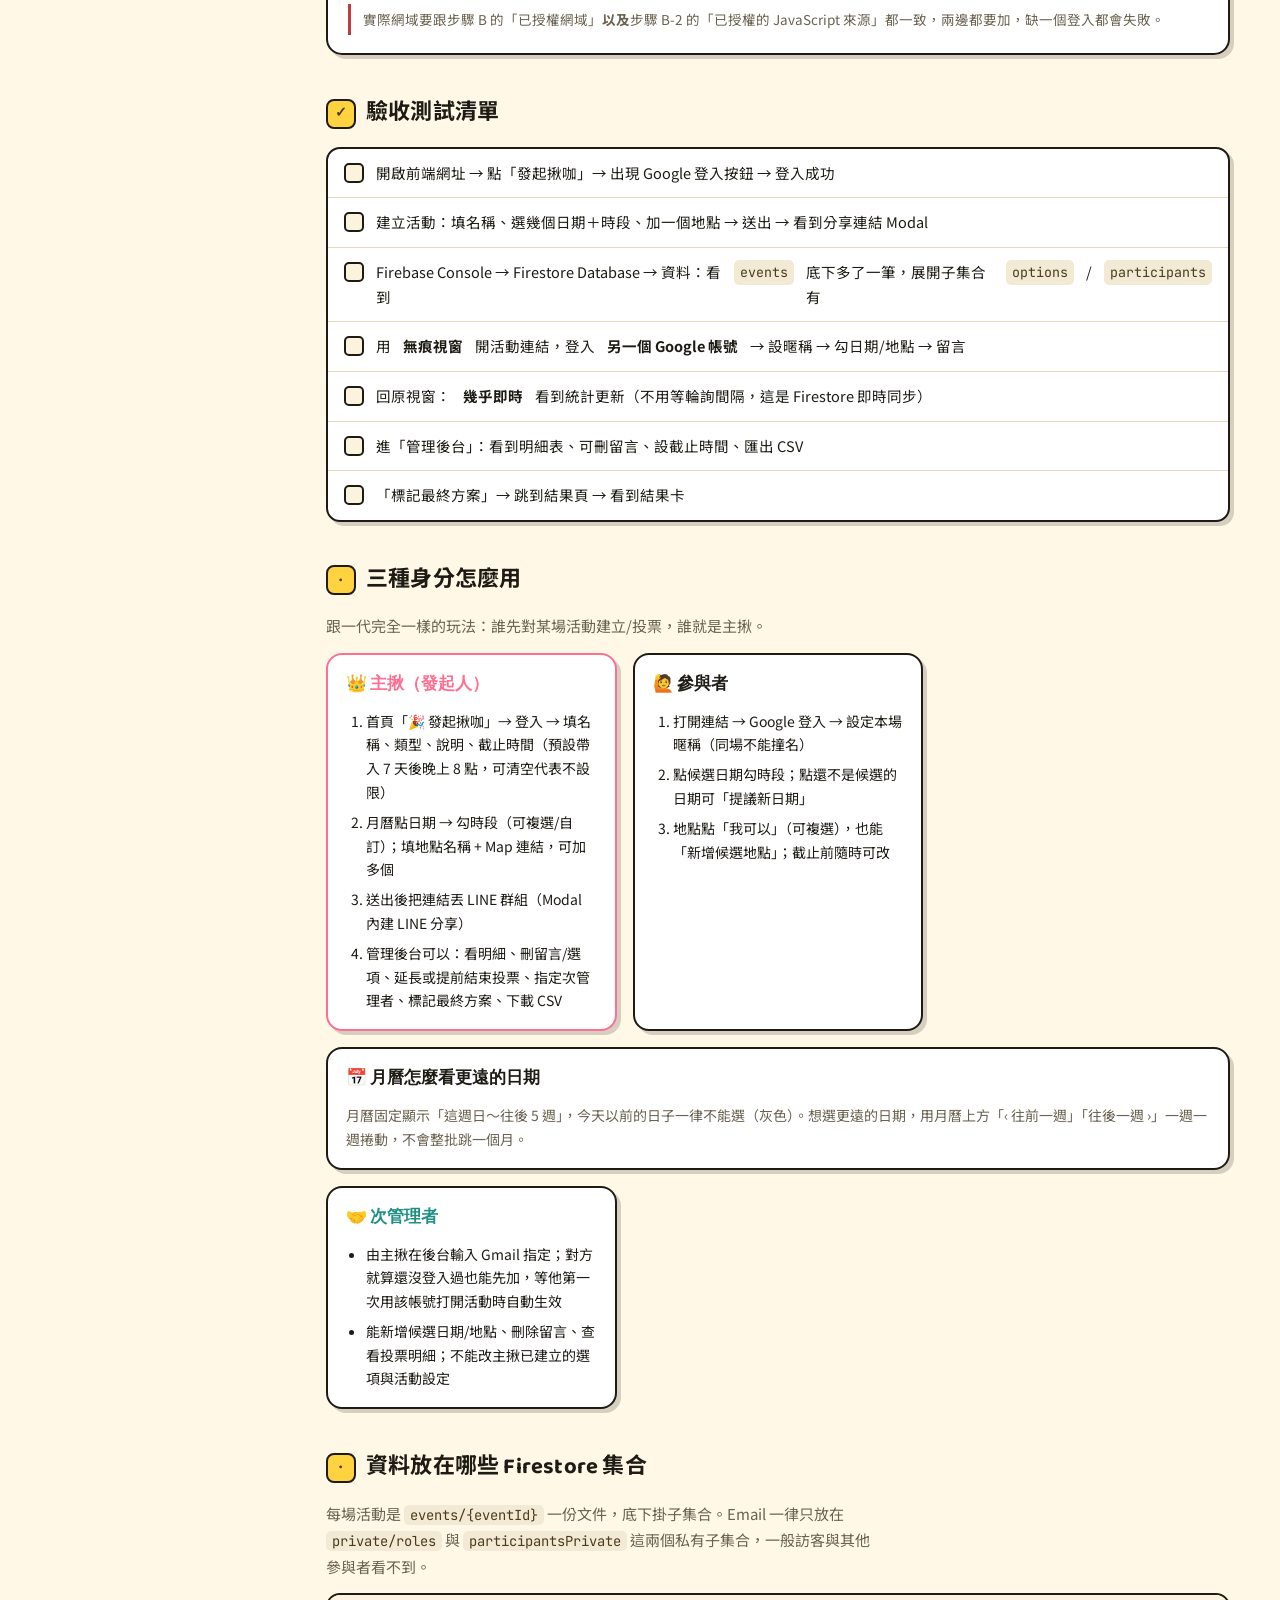
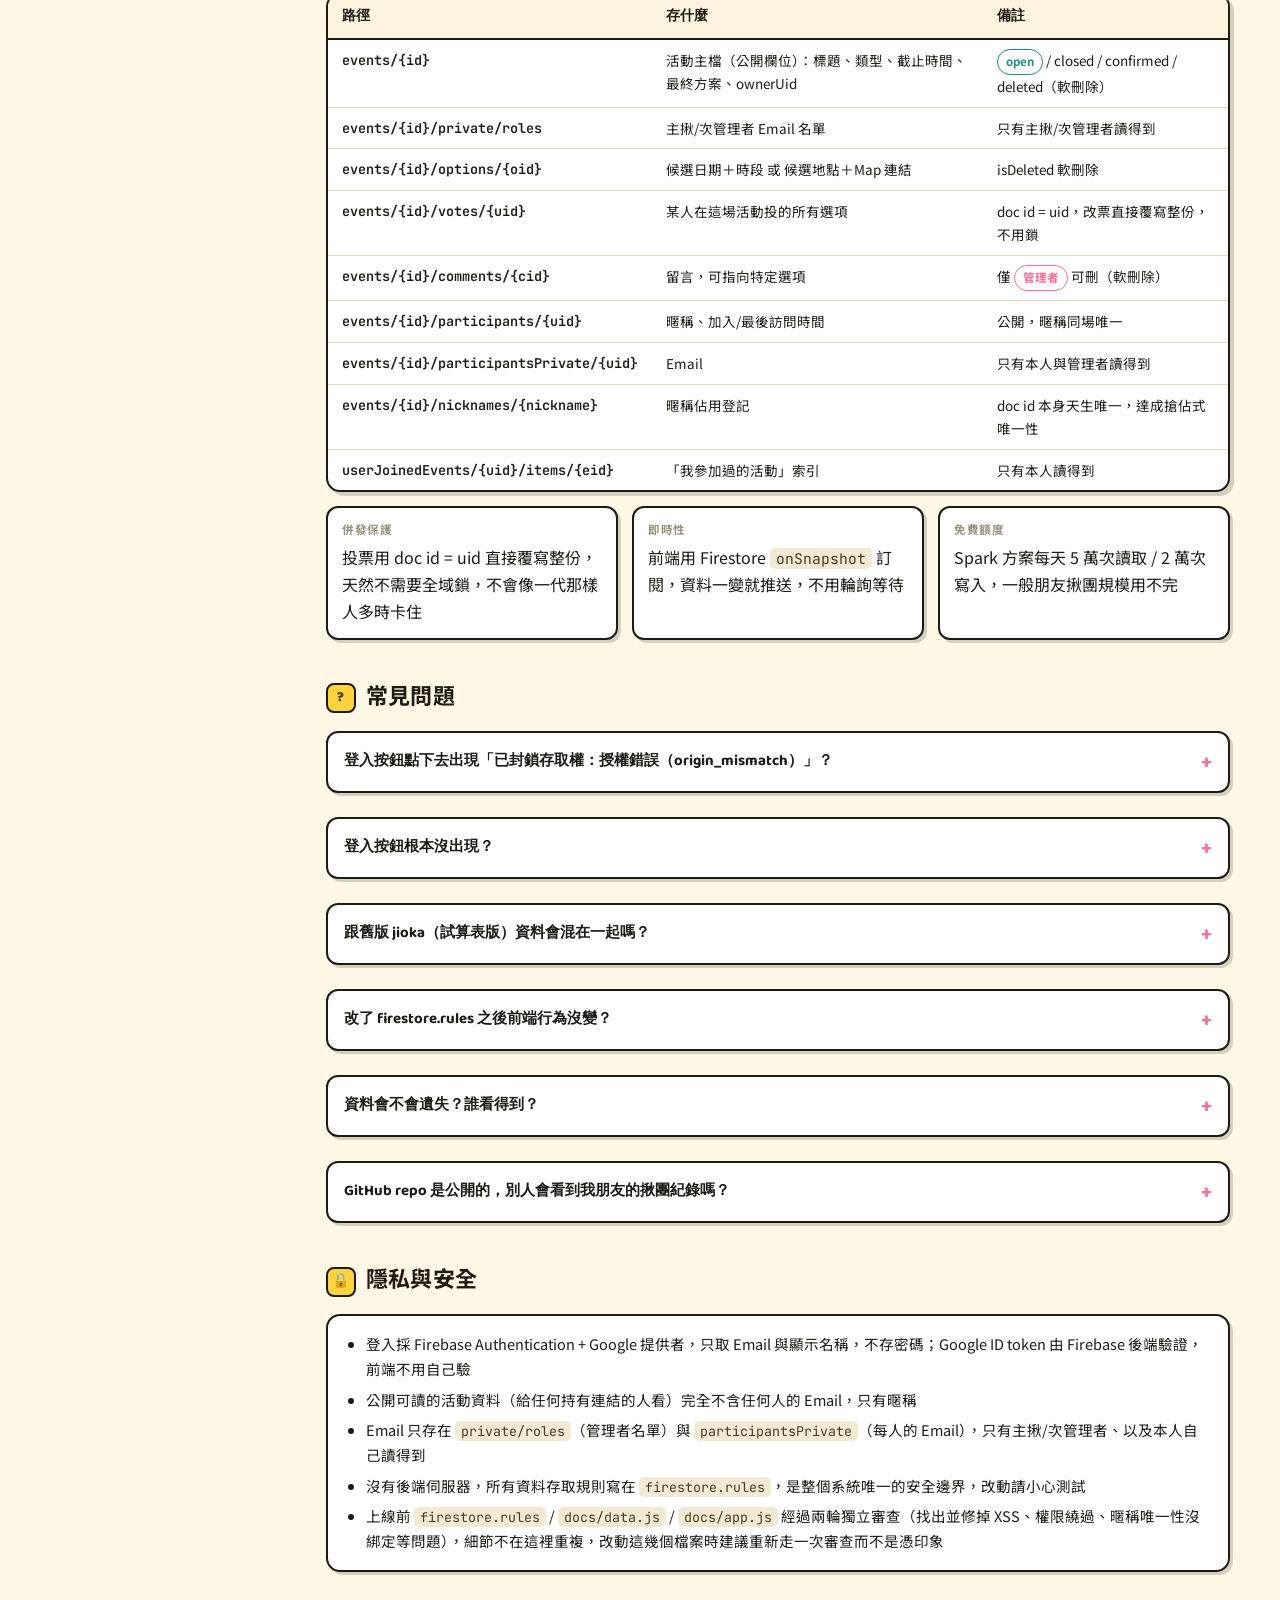
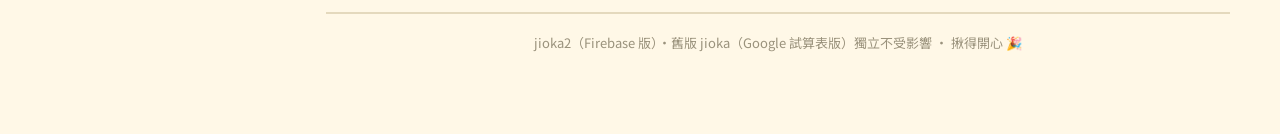
==== commit 2cddbe52: "Update README and guide.html with real deployment gotchas + new features Documents the missing step " ====
--- a/docs/guide.html
+++ b/docs/guide.html
@@ -204,6 +204,17 @@
           <li>Authentication →「Settings」→「已授權網域」：確認之後要用的 GitHub Pages 網域（<code class="inline">&lt;你的帳號&gt;.github.io</code>）有在清單裡，沒有就手動加入</li>
         </ol>
         <div class="field-note">不需要像一代那樣額外去 Google Cloud Console 申請 OAuth 用戶端、也不需要「發布正式版」——Firebase 幫你處理好了，任何 Google 帳號都能直接登入。</div>
+        <div class="field-note warn">⚠️ 這步做完先別急著跳過去，還有一個容易漏掉的地方，見下面 <strong>步驟 B-2</strong>——沒做這步，登入按鈕點下去會直接出現「已封鎖存取權：授權錯誤（origin_mismatch）」。</div>
+      </div>
+      <div class="step">
+        <h3 style="margin:0 0 6px"><span class="letter">B-2</span> 到 Google Cloud Console 補一個「已授權的 JavaScript 來源」</h3>
+        <p class="lead" style="margin:0 0 6px">Firebase Authentication 的「已授權網域」只管 Firebase Auth 本身；但登入按鈕實際用的是 Google Identity Services（GIS）那組 Client ID，這組 Client ID 在 <strong>Google Cloud Console</strong>（跟 Firebase 主控台是不同介面，但背後是同一個專案）另外有一份「已授權的 JavaScript 來源」清單，Firebase 新增 Client ID 時不會自動幫你填。</p>
+        <ol>
+          <li>前往 <span class="mono">console.cloud.google.com</span>，左上角專案切換器選到跟 Firebase 同名的專案（例如 <code class="inline">jioka2</code>）——如果「近期專案」找不到，用搜尋框打專案名稱或切到「全部」分頁</li>
+          <li>左側選單「API 和服務」→「憑證」（或「Google Auth Platform」→「用戶端」），找到跟步驟 B 那組一樣的 OAuth 2.0 用戶端 ID，點進去</li>
+          <li>「已授權的 JavaScript 來源」→ 新增：<code class="inline">https://&lt;你的帳號&gt;.github.io</code>（只到 <code class="inline">.io</code> 結尾，<strong>不要</strong>加 <code class="inline">/jioka2/</code> 路徑，也不要加結尾斜線）→ 儲存</li>
+        </ol>
+        <div class="field-note">Google 這邊的設定生效有時需要等幾分鐘，存好後如果登入還是失敗，先重新整理頁面、等一下再試。</div>
       </div>
     </section>
 
@@ -211,8 +222,10 @@
       <h2><span class="num">C</span>建立 Firestore 資料庫 + 部署安全規則</h2>
       <div class="step">
         <ol>
-          <li>左側選單「Firestore Database」→「建立資料庫」→ 選一個離使用者近的地區（例如 <code class="inline">asia-east1</code>）→ 用「正式版模式（production）」啟動（規則之後會整份覆蓋掉，選哪個起始模式都沒差）</li>
-          <li>把本專案 <code class="inline">firestore.rules</code> 整份內容複製，貼到 Firestore Database →「規則」分頁，覆蓋掉預設內容 → 發布</li>
+          <li>左側選單「Firestore Database」→「建立資料庫」→ 如果看到「選取版本」（Standard / Enterprise）這一步，選 <strong>Standard 版</strong>（這是 Firebase 較新版介面才有的選項，跟安全規則無關，選 Standard 就對）</li>
+          <li>資料庫 ID 用預設的 <code class="inline">(default)</code>，位置選一個離使用者近的地區（例如 <code class="inline">asia-east1</code>，選定後不能再改）</li>
+          <li>「安全性規則」起始模式選「以正式版模式啟動」→ 建立（規則之後會整份覆蓋掉，選哪個起始模式其實都沒差）</li>
+          <li>建立完成後，切到「規則」分頁，把本專案 <code class="inline">firestore.rules</code> 整份內容複製貼上，覆蓋掉預設內容 → 發布</li>
           <li>（可選，若你熟 CLI）也可以用 Firebase CLI 部署：
             <pre>npm i -g firebase-tools
 firebase login
@@ -233,12 +246,13 @@
     apiKey: '...',
     authDomain: 'your-project.firebaseapp.com',
     projectId: 'your-project',
-    storageBucket: 'your-project.appspot.com',
+    storageBucket: 'your-project.firebasestorage.app',
     messagingSenderId: '...',
     appId: '...',
   },
   GOOGLE_CLIENT_ID: 'xxxxx.apps.googleusercontent.com',
 };</pre>
+        <div class="field-note">apiKey 不是密碼，設計上就可以放在前端程式碼裡公開，真正管控權限的是 <code class="inline">firestore.rules</code>。</div>
       </div>
     </section>
 
@@ -250,7 +264,7 @@
           <li>repo 頁面 →「Settings」→「Pages」：Source 選「Deploy from a branch」，Branch 選 <code class="inline">main</code>，資料夾選「<code class="inline">/docs</code>」→ Save</li>
           <li>等 1～2 分鐘，開啟 <code class="inline">https://&lt;你的帳號&gt;.github.io/jioka2/</code></li>
         </ol>
-        <div class="field-note warn">實際網域要跟步驟 B 的「已授權網域」一致，不然登入會失敗。</div>
+        <div class="field-note warn">實際網域要跟步驟 B 的「已授權網域」<strong>以及</strong>步驟 B-2 的「已授權的 JavaScript 來源」都一致，兩邊都要加，缺一個登入都會失敗。</div>
       </div>
     </section>
 
@@ -274,7 +288,7 @@
         <div class="role-card owner">
           <div class="role-title">👑 主揪（發起人）</div>
           <ol>
-            <li>首頁「🎉 發起揪咖」→ 登入 → 填名稱、類型、說明、截止時間</li>
+            <li>首頁「🎉 發起揪咖」→ 登入 → 填名稱、類型、說明、截止時間（預設帶入 7 天後晚上 8 點，可清空代表不設限）</li>
             <li>月曆點日期 → 勾時段（可複選/自訂）；填地點名稱 + Map 連結，可加多個</li>
             <li>送出後把連結丟 LINE 群組（Modal 內建 LINE 分享）</li>
             <li>管理後台可以：看明細、刪留言/選項、延長或提前結束投票、指定次管理者、標記最終方案、下載 CSV</li>
@@ -287,6 +301,10 @@
             <li>點候選日期勾時段；點還不是候選的日期可「提議新日期」</li>
             <li>地點點「我可以」（可複選），也能「新增候選地點」；截止前隨時可改</li>
           </ol>
+        </div>
+        <div class="role-card" style="grid-column:1/-1">
+          <div class="role-title">📅 月曆怎麼看更遠的日期</div>
+          <p style="margin:0;font-size:14px;color:var(--ink-soft)">月曆固定顯示「這週日～往後 5 週」，今天以前的日子一律不能選（灰色）。想選更遠的日期，用月曆上方「‹ 往前一週」「往後一週 ›」一週一週捲動，不會整批跳一個月。</p>
         </div>
         <div class="role-card coadmin">
           <div class="role-title">🤝 次管理者</div>
@@ -327,8 +345,12 @@
     <section id="faq">
       <h2><span class="num">?</span>常見問題</h2>
       <details>
-        <summary>登入按鈕沒出現，或登入失敗？</summary>
-        <p>檢查 Firebase Authentication →「Settings」→「已授權網域」是否包含你實際開啟的網域。<code class="inline">config.js</code> 裡的 <code class="inline">GOOGLE_CLIENT_ID</code> 要跟 Authentication → Sign-in method → Google 那組一致。</p>
+        <summary>登入按鈕點下去出現「已封鎖存取權：授權錯誤（origin_mismatch）」？</summary>
+        <p>這是最常踩到的一個：漏了 <a href="#step-b">步驟 B-2</a>。Firebase「已授權網域」跟 Google Cloud Console 的「已授權的 JavaScript 來源」是兩份不同的清單，兩邊都要加上 <code class="inline">https://&lt;你的帳號&gt;.github.io</code> 才行。</p>
+      </details>
+      <details>
+        <summary>登入按鈕根本沒出現？</summary>
+        <p><code class="inline">config.js</code> 裡的 <code class="inline">GOOGLE_CLIENT_ID</code> 要跟 Authentication → Sign-in method → Google 那組一致；也確認 <code class="inline">index.html</code> 有正常載入 <code class="inline">https://accounts.google.com/gsi/client</code>（開瀏覽器開發工具看 Console 有沒有錯誤）。</p>
       </details>
       <details>
         <summary>跟舊版 jioka（試算表版）資料會混在一起嗎？</summary>
@@ -341,6 +363,10 @@
       <details>
         <summary>資料會不會遺失？誰看得到？</summary>
         <p>所有資料存在你的 Firebase 專案 Firestore 裡，權限完全由 <code class="inline">firestore.rules</code> 把關（沒有後端伺服器）。刪除活動/選項/留言都是軟刪除，要復原可以在 Firebase Console 手動改欄位。</p>
+      </details>
+      <details>
+        <summary>GitHub repo 是公開的，別人會看到我朋友的揪團紀錄嗎？</summary>
+        <p>不會。repo 公開只會讓別人看到程式碼（含 <code class="inline">config.js</code> 裡的 <code class="inline">apiKey</code>，這個值設計上本來就可以公開，不是密碼）。實際的活動/投票資料存在 Firestore，規則裡沒有任何一條允許「列出全部活動」，只有活動的主揪/次管理者能查到自己相關的活動列表，其他人必須拿到那場活動專屬的 8 碼連結才看得到內容。</p>
       </details>
     </section>
 
@@ -352,6 +378,7 @@
           <li>公開可讀的活動資料（給任何持有連結的人看）完全不含任何人的 Email，只有暱稱</li>
           <li>Email 只存在 <code class="inline">private/roles</code>（管理者名單）與 <code class="inline">participantsPrivate</code>（每人的 Email），只有主揪/次管理者、以及本人自己讀得到</li>
           <li>沒有後端伺服器，所有資料存取規則寫在 <code class="inline">firestore.rules</code>，是整個系統唯一的安全邊界，改動請小心測試</li>
+          <li>上線前 <code class="inline">firestore.rules</code> / <code class="inline">docs/data.js</code> / <code class="inline">docs/app.js</code> 經過兩輪獨立審查（找出並修掉 XSS、權限繞過、暱稱唯一性沒綁定等問題），細節不在這裡重複，改動這幾個檔案時建議重新走一次審查而不是憑印象</li>
         </ul>
       </div>
     </section>
